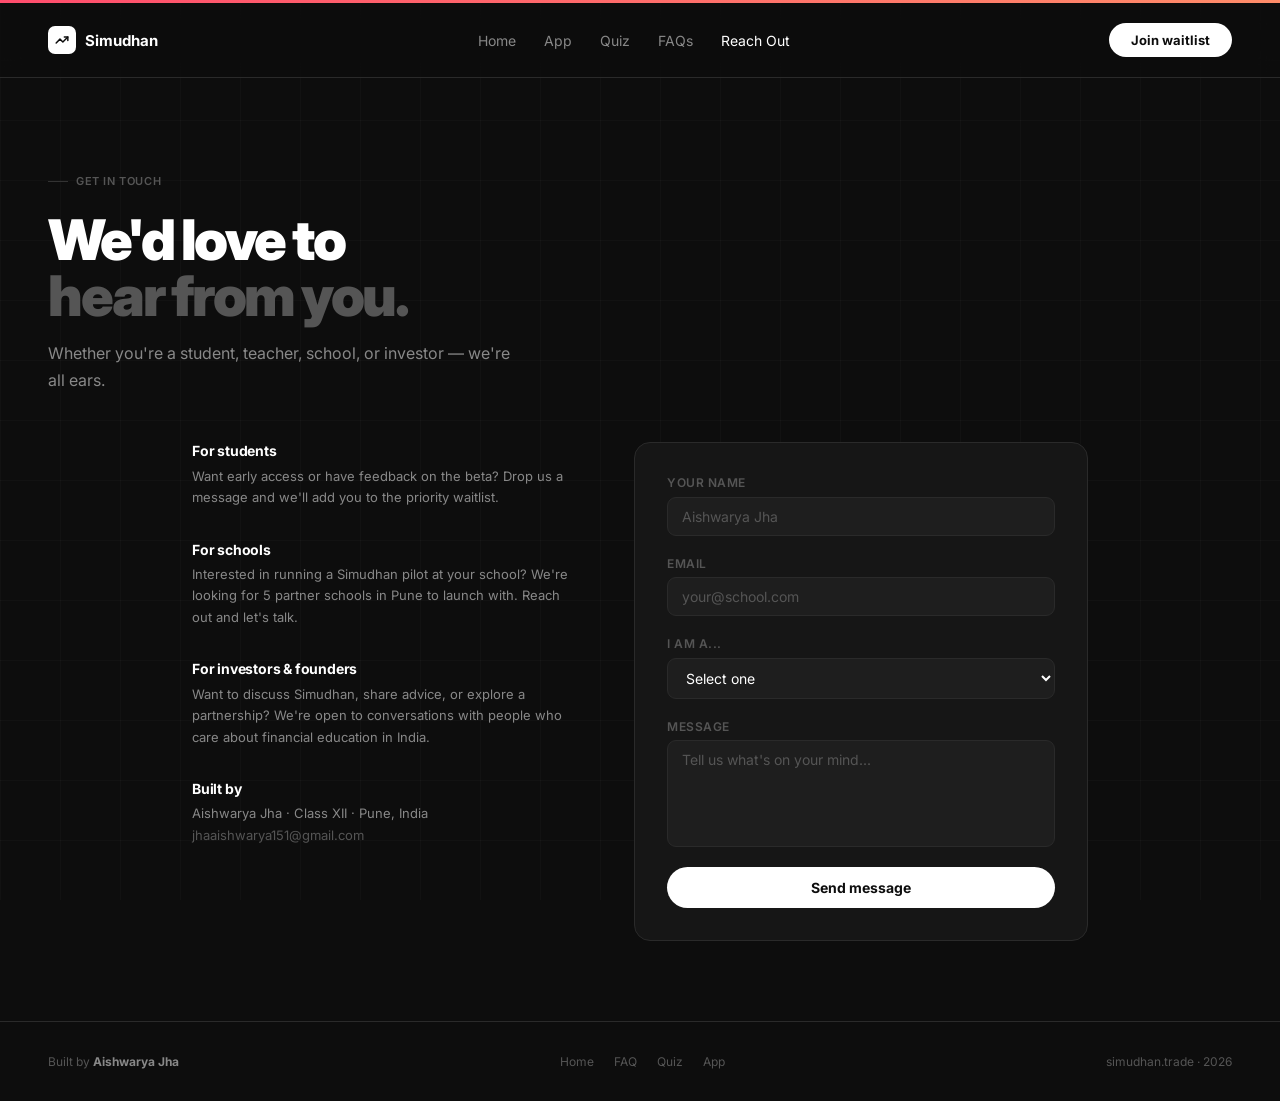
==== contact.html @ e8e995a0 "Add trade page with styles, HTML structure, and JavaScript functionality - Created style.css for glo" ====
<!DOCTYPE html>
<html lang="en">
<head>
  <meta charset="UTF-8">
  <meta name="viewport" content="width=device-width, initial-scale=1.0">
  <title>Contact — Simudhan</title>
  <link rel="stylesheet" href="shared.css">
  <link rel="stylesheet" href="contact.css">
</head>
<body>
<div class="top-bar"></div>
<div class="grid-bg"></div>

<nav>
  <div class="nav-logo" onclick="window.location='index.html'">
    <div class="nav-icon">
      <svg viewBox="0 0 24 24"><polyline points="22 7 13.5 15.5 8.5 10.5 2 17"/><polyline points="16 7 22 7 22 13"/></svg>
    </div>
    <span class="nav-name">Simudhan</span>
  </div>
  <div class="nav-links">
     <span onclick="window.location='index.html'">Home</span>
      <span onclick="window.location='trade.html'">App</span>
      <span onclick="window.location='quiz.html'">Quiz</span>
      <span onclick="window.location='faq.html'">FAQs</span>
      <a href="contact.html" class="active">Reach Out</a>
  </div>
  <a href="index.html#waitlist" class="nav-cta">Join waitlist</a>
</nav>

<div class="page-hero">
  <div class="eyebrow"><div class="eyebrow-line"></div><span>Get in touch</span></div>
  <h1>We'd love to<br><span class="dim">hear from you.</span></h1>
  <p class="page-sub">Whether you're a student, teacher, school, or investor — we're all ears.</p>
</div>

<div class="contact-wrap">
  <div class="contact-grid">
    <div class="contact-info">
      <div class="info-block fade-up">
        <div class="info-title">For students</div>
        <div class="info-desc">Want early access or have feedback on the beta? Drop us a message and we'll add you to the priority waitlist.</div>
      </div>
      <div class="info-block fade-up">
        <div class="info-title">For schools</div>
        <div class="info-desc">Interested in running a Simudhan pilot at your school? We're looking for 5 partner schools in Pune to launch with. Reach out and let's talk.</div>
      </div>
      <div class="info-block fade-up">
        <div class="info-title">For investors & founders</div>
        <div class="info-desc">Want to discuss Simudhan, share advice, or explore a partnership? We're open to conversations with people who care about financial education in India.</div>
      </div>
      <div class="info-block fade-up">
        <div class="info-title">Built by</div>
        <div class="info-desc">Aishwarya Jha · Class XII · Pune, India<br><span style="color:var(--gray2)">jhaaishwarya151@gmail.com</span></div>
      </div>
    </div>

    <div class="contact-form fade-up">
      <div class="form-group">
        <label>Your name</label>
        <input type="text" id="cName" placeholder="Aishwarya Jha" />
      </div>
      <div class="form-group">
        <label>Email</label>
        <input type="email" id="cEmail" placeholder="your@school.com" />
      </div>
      <div class="form-group">
        <label>I am a...</label>
        <select id="cType">
          <option value="">Select one</option>
          <option>Student</option>
          <option>Teacher / School</option>
          <option>Parent</option>
          <option>Investor / Founder</option>
          <option>Just curious</option>
        </select>
      </div>
      <div class="form-group">
        <label>Message</label>
        <textarea id="cMsg" placeholder="Tell us what's on your mind..." rows="5"></textarea>
      </div>
      <button onclick="submitForm()">Send message</button>
      <div class="form-success" id="formSuccess">Message sent! We'll get back to you soon.</div>
    </div>
  </div>
</div>

<footer>
  <span>Built by <strong>Aishwarya Jha</strong></span>
  <div class="footer-links">
    <a href="index.html">Home</a>
    <a href="FAQ.html">FAQ</a>
    <a href="quiz.html">Quiz</a>
    <a href="trade.html">App</a>
  </div>
  <span>simudhan.trade · 2026</span>
</footer>

<script>
function submitForm(){
  const name=document.getElementById('cName').value.trim();
  const email=document.getElementById('cEmail').value.trim();
  const msg=document.getElementById('cMsg').value.trim();
  if(!name||!email||!msg) return;
  document.getElementById('cName').value='';
  document.getElementById('cEmail').value='';
  document.getElementById('cMsg').value='';
  document.getElementById('formSuccess').style.display='block';
}
const obs=new IntersectionObserver(e=>e.forEach(x=>{if(x.isIntersecting)x.target.classList.add('visible')}),{threshold:.1});
document.querySelectorAll('.fade-up').forEach(el=>obs.observe(el));
</script>
</body>
</html>
---- shared.css ----
@import url('https://fonts.googleapis.com/css2?family=Inter:wght@300;400;500;600;700;800;900&display=swap');
*{box-sizing:border-box;margin:0;padding:0}
:root{
  --bg:#0d0d0d;--bg2:#161616;--bg3:#1e1e1e;
  --border:#2a2a2a;--border2:#333333;
  --white:#ffffff;--gray:#888888;--gray2:#555555;--gray3:#333333;
  --green:#4ade80;--red:#f87171;--pink:#ff4d6d;
}
body{font-family:'Inter',sans-serif;background:var(--bg);color:var(--white);-webkit-font-smoothing:antialiased;overflow-x:hidden}
.top-bar{height:3px;background:linear-gradient(90deg,#ff4d6d,#ff8c69,#ff4d6d);background-size:200%;animation:shimmer 3s linear infinite;position:relative;z-index:100}
@keyframes shimmer{0%{background-position:0%}100%{background-position:200%}}
.grid-bg{position:fixed;inset:0;background-image:linear-gradient(rgba(255,255,255,.025) 1px,transparent 1px),linear-gradient(90deg,rgba(255,255,255,.025) 1px,transparent 1px);background-size:60px 60px;pointer-events:none;z-index:0}
nav{position:sticky;top:0;z-index:50;display:flex;align-items:center;justify-content:space-between;padding:1.25rem 3rem;border-bottom:1px solid var(--border);background:rgba(13,13,13,.85);backdrop-filter:blur(12px)}
.nav-logo{display:flex;align-items:center;gap:9px;cursor:pointer}
.nav-icon{width:28px;height:28px;background:var(--white);border-radius:7px;display:flex;align-items:center;justify-content:center}
.nav-icon svg{width:14px;height:14px;fill:none;stroke:#0d0d0d;stroke-width:2.5;stroke-linecap:round;stroke-linejoin:round}
.nav-name{font-size:15px;font-weight:700;color:var(--white)}
.nav-links{display:flex;gap:28px;font-size:14px;color:var(--gray);cursor:pointer}
.nav-links a{color:var(--gray);text-decoration:none;transition:color .15s}
.nav-links a:hover,.nav-links a.active{color:var(--white)}
.nav-cta{background:var(--white);color:#0d0d0d;border:none;border-radius:99px;padding:9px 22px;font-size:13px;font-weight:700;cursor:pointer;font-family:inherit;transition:opacity .15s;text-decoration:none}
.nav-cta:hover{opacity:.85}
footer{position:relative;z-index:1;padding:2rem 3rem;border-top:1px solid var(--border);display:flex;align-items:center;justify-content:space-between;font-size:12px;color:var(--gray2)}
footer strong{color:var(--gray)}
.footer-links{display:flex;gap:20px;font-size:12px;color:var(--gray2)}
.footer-links a{color:var(--gray2);text-decoration:none}
.footer-links a:hover{color:var(--white)}
.page-hero{position:relative;z-index:1;padding:6rem 3rem 3rem;max-width:760px}
.eyebrow{display:flex;align-items:center;gap:8px;margin-bottom:1.5rem}
.eyebrow-line{width:20px;height:1px;background:var(--gray3)}
.eyebrow span{font-size:11px;color:var(--gray2);font-weight:600;letter-spacing:.6px;text-transform:uppercase}
h1{font-size:56px;font-weight:900;line-height:1.0;letter-spacing:-2.5px;margin-bottom:1rem;color:var(--white)}
.dim{color:var(--gray2)}
.page-sub{font-size:16px;color:var(--gray);line-height:1.7;max-width:480px}
.fade-up{opacity:0;transform:translateY(20px);transition:opacity .6s ease,transform .6s ease}
.fade-up.visible{opacity:1;transform:translateY(0)}
@media(max-width:640px){nav{padding:1rem 1.5rem}.nav-links{display:none}h1{font-size:38px;letter-spacing:-1.5px}.page-hero{padding:4rem 1.5rem 2rem}footer{flex-direction:column;gap:1rem;text-align:center}}
---- contact.css ----
.contact-wrap{max-width:960px;margin:0 auto;padding:0 2rem 5rem;position:relative;z-index:1}
.contact-grid{display:grid;grid-template-columns:1fr 1.2fr;gap:4rem;align-items:start}
.contact-info{display:flex;flex-direction:column;gap:2rem}
.info-block{
.info-title{font-size:14px;font-weight:700;color:var(--white);margin-bottom:.4rem;letter-spacing:-.2px}
.info-desc{font-size:13px;color:var(--gray);line-height:1.65} }
.contact-form{background:var(--bg2);border:1px solid var(--border);border-radius:16px;padding:2rem;display:flex;flex-direction:column;gap:1.25rem}
.form-group{display:flex;flex-direction:column;gap:.4rem}
.form-group label{font-size:12px;font-weight:600;color:var(--gray2);text-transform:uppercase;letter-spacing:.5px}
.form-group input,.form-group select,.form-group textarea{background:var(--bg3);border:1px solid var(--border);border-radius:9px;padding:10px 14px;font-size:14px;color:var(--white);font-family:inherit;outline:none;transition:border-color .15s;resize:none}
.form-group input::placeholder,.form-group textarea::placeholder{color:var(--gray2)}
.form-group select option{background:var(--bg3)}
.form-group input:focus,.form-group select:focus,.form-group textarea:focus{border-color:var(--border2)}
.contact-form button{background:var(--white);color:#0d0d0d;border:none;border-radius:99px;padding:12px;font-size:14px;font-weight:700;cursor:pointer;font-family:inherit;transition:opacity .15s;width:100%}
.contact-form button:hover{opacity:.85}
.form-success{display:none;font-size:13px;color:var(--green);font-weight:500;text-align:center;padding:.5rem}
@media(max-width:640px){.contact-grid{grid-template-columns:1fr;gap:2rem}}
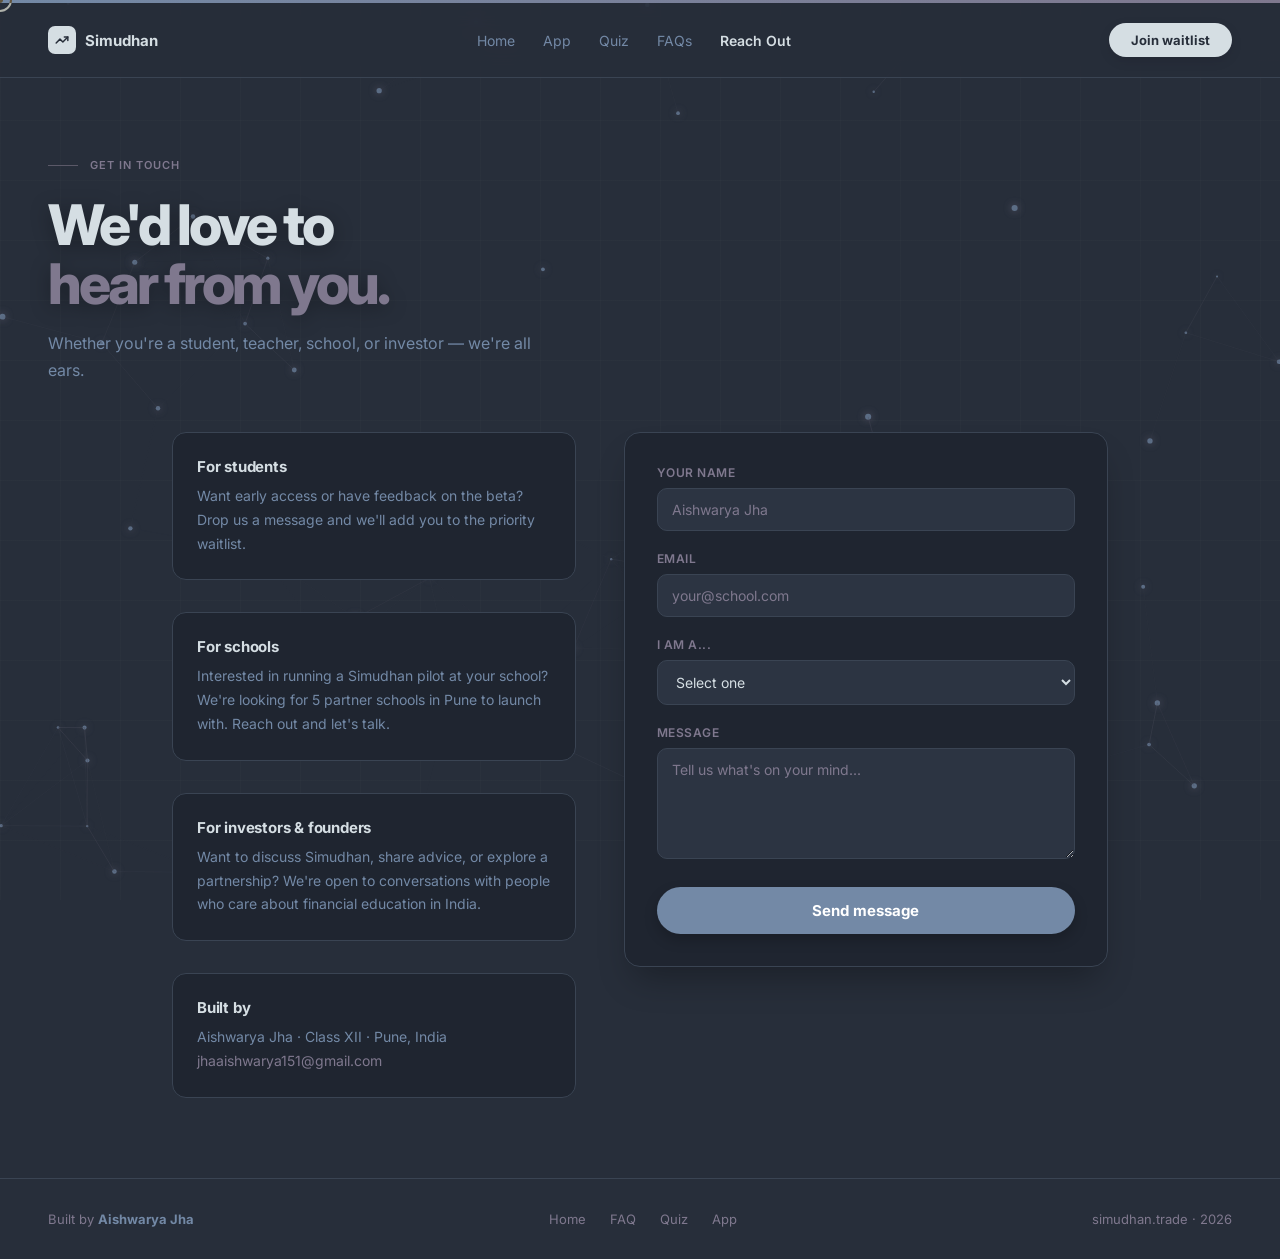
==== commit 615a9987: "Redesign: Colormind palette, particle background, custom cursor, all pages updated" ====
--- a/contact.html
+++ b/contact.html
@@ -4,111 +4,491 @@
   <meta charset="UTF-8">
   <meta name="viewport" content="width=device-width, initial-scale=1.0">
   <title>Contact — Simudhan</title>
-  <link rel="stylesheet" href="shared.css">
-  <link rel="stylesheet" href="contact.css">
+  <link href="https://fonts.googleapis.com/css2?family=Inter:wght@300;400;500;600;700;800;900&display=swap" rel="stylesheet">
+  <style>
+    /* ---------- COLORMIND PALETTE ---------- */
+    :root {
+      --bg-primary: #272E3A;
+      --bg-secondary: #1F2530;
+      --bg-tertiary: #2C3442;
+      --border-light: #3A4453;
+      --border-medium: #5B5968;
+      --text-primary: #D5DEE3;
+      --text-secondary: #7389A6;
+      --text-muted: #7F788E;
+      --accent: #7389A6;
+      --accent-glow: rgba(115, 137, 166, 0.25);
+      --green: #4ade80;
+      --red: #f87171;
+      --gradient-shimmer: linear-gradient(90deg, #7389A6, #7F788E, #5B5968, #7389A6);
+    }
+
+    * { margin: 0; padding: 0; box-sizing: border-box; }
+
+    body {
+      font-family: 'Inter', sans-serif;
+      background: var(--bg-primary);
+      color: var(--text-primary);
+      -webkit-font-smoothing: antialiased;
+      overflow-x: hidden;
+      cursor: none;
+    }
+
+    /* ---------- CUSTOM CURSOR ---------- */
+    .cursor {
+      width: 24px; height: 24px;
+      border: 2px solid var(--text-primary);
+      border-radius: 50%;
+      position: fixed;
+      pointer-events: none;
+      z-index: 9999;
+      mix-blend-mode: difference;
+      transition: transform 0.15s ease, width 0.2s, height 0.2s, background 0.2s;
+      transform: translate(-50%, -50%);
+    }
+    .cursor-dot {
+      width: 6px; height: 6px;
+      background: var(--text-primary);
+      border-radius: 50%;
+      position: fixed;
+      pointer-events: none;
+      z-index: 10000;
+      mix-blend-mode: difference;
+      transform: translate(-50%, -50%);
+      transition: opacity 0.2s;
+    }
+    .cursor.hover {
+      width: 54px; height: 54px;
+      background: rgba(213, 222, 227, 0.08);
+      border-color: var(--accent);
+      mix-blend-mode: normal;
+    }
+    .cursor-dot.hover { opacity: 0; }
+
+    /* ---------- PARTICLE BACKGROUND ---------- */
+    #particle-canvas {
+      position: fixed; top: 0; left: 0;
+      width: 100%; height: 100%;
+      z-index: 0;
+      pointer-events: none;
+      opacity: 0.7;
+    }
+
+    .grid-bg {
+      position: fixed; inset: 0;
+      background-image: 
+        linear-gradient(rgba(213,222,227,0.018) 1px, transparent 1px),
+        linear-gradient(90deg, rgba(213,222,227,0.018) 1px, transparent 1px);
+      background-size: 60px 60px;
+      pointer-events: none;
+      z-index: 1;
+    }
+
+    /* ---------- TOP BAR & NAV ---------- */
+    .top-bar {
+      height: 3px;
+      background: var(--gradient-shimmer);
+      background-size: 300% 100%;
+      animation: shimmer 4s linear infinite;
+      position: relative;
+      z-index: 100;
+    }
+    @keyframes shimmer { 0% { background-position: 0% 0; } 100% { background-position: 300% 0; } }
+
+    nav {
+      position: sticky; top: 0; z-index: 50;
+      display: flex; align-items: center; justify-content: space-between;
+      padding: 1.25rem 3rem;
+      border-bottom: 1px solid var(--border-light);
+      background: rgba(39, 46, 58, 0.8);
+      backdrop-filter: blur(12px);
+    }
+    .nav-logo { display: flex; align-items: center; gap: 9px; cursor: pointer; }
+    .nav-icon {
+      width: 28px; height: 28px; background: var(--text-primary);
+      border-radius: 7px; display: flex; align-items: center; justify-content: center;
+    }
+    .nav-icon svg { width: 14px; height: 14px; fill: none; stroke: var(--bg-primary); stroke-width: 2.5; stroke-linecap: round; stroke-linejoin: round; }
+    .nav-name { font-size: 15px; font-weight: 700; color: var(--text-primary); }
+    .nav-links { display: flex; gap: 28px; font-size: 14px; color: var(--text-secondary); align-items: center; }
+    .nav-links span, .nav-links a {
+      color: var(--text-secondary); text-decoration: none;
+      transition: color 0.2s, transform 0.2s; cursor: pointer;
+    }
+    .nav-links span:hover, .nav-links a:hover { color: var(--text-primary); transform: translateY(-1px); }
+    .nav-links a.active { color: var(--text-primary); font-weight: 600; }
+    .nav-cta {
+      background: var(--text-primary); color: var(--bg-primary);
+      border: none; border-radius: 99px; padding: 9px 22px;
+      font-size: 13px; font-weight: 700; cursor: pointer; text-decoration: none;
+      transition: all 0.2s; box-shadow: 0 4px 12px rgba(0,0,0,0.1);
+    }
+    .nav-cta:hover { background: var(--accent); color: white; transform: scale(1.02); }
+
+    /* ---------- PAGE HERO ---------- */
+    .page-hero {
+      position: relative; z-index: 2;
+      max-width: 800px; padding: 5rem 3rem 3rem;
+    }
+    .eyebrow {
+      display: flex; align-items: center; gap: 12px;
+      margin-bottom: 1.5rem;
+    }
+    .eyebrow-line {
+      width: 30px; height: 1px; background: var(--border-medium);
+    }
+    .eyebrow span {
+      font-size: 11px; font-weight: 600; letter-spacing: 1px;
+      text-transform: uppercase; color: var(--text-muted);
+    }
+    h1 {
+      font-size: 56px; font-weight: 800; line-height: 1.05;
+      letter-spacing: -3px; margin-bottom: 1rem;
+      color: var(--text-primary); text-shadow: 0 4px 20px rgba(0,0,0,0.3);
+    }
+    .dim { color: var(--text-muted); }
+    .page-sub {
+      font-size: 16px; color: var(--text-secondary);
+      line-height: 1.7; max-width: 500px;
+    }
+
+    /* ---------- CONTACT SECTION ---------- */
+    .contact-wrap {
+      max-width: 1000px; margin: 0 auto; padding: 0 2rem 5rem;
+      position: relative; z-index: 2;
+    }
+    .contact-grid {
+      display: grid; grid-template-columns: 1fr 1.2fr; gap: 3rem;
+      align-items: start;
+    }
+    .contact-info { display: flex; flex-direction: column; gap: 2rem; }
+    .info-block {
+      background: var(--bg-secondary); border: 1px solid var(--border-light);
+      border-radius: 14px; padding: 1.5rem;
+      transition: transform 0.2s, box-shadow 0.2s;
+    }
+    .info-block:hover {
+      transform: translateY(-4px);
+      box-shadow: 0 15px 30px -10px rgba(0,0,0,0.3);
+    }
+    .info-title {
+      font-size: 15px; font-weight: 700; color: var(--text-primary);
+      margin-bottom: 0.5rem; letter-spacing: -0.2px;
+    }
+    .info-desc {
+      font-size: 14px; color: var(--text-secondary); line-height: 1.7;
+    }
+    .info-desc span { color: var(--text-muted); }
+
+    /* Contact Form */
+    .contact-form {
+      background: var(--bg-secondary); border: 1px solid var(--border-light);
+      border-radius: 16px; padding: 2rem;
+      display: flex; flex-direction: column; gap: 1.25rem;
+      backdrop-filter: blur(8px); box-shadow: 0 20px 35px -10px rgba(0,0,0,0.3);
+    }
+    .form-group { display: flex; flex-direction: column; gap: 0.5rem; }
+    .form-group label {
+      font-size: 12px; font-weight: 600; color: var(--text-muted);
+      text-transform: uppercase; letter-spacing: 0.5px;
+    }
+    .form-group input,
+    .form-group select,
+    .form-group textarea {
+      background: var(--bg-tertiary); border: 1.5px solid var(--border-light);
+      border-radius: 10px; padding: 12px 14px;
+      font-size: 14px; color: var(--text-primary); font-family: inherit;
+      outline: none; transition: border-color 0.2s, box-shadow 0.2s;
+      resize: vertical;
+    }
+    .form-group input::placeholder,
+    .form-group textarea::placeholder {
+      color: var(--text-muted);
+    }
+    .form-group select option {
+      background: var(--bg-tertiary); color: var(--text-primary);
+    }
+    .form-group input:focus,
+    .form-group select:focus,
+    .form-group textarea:focus {
+      border-color: var(--accent);
+      box-shadow: 0 0 0 3px var(--accent-glow);
+    }
+    .contact-form button {
+      background: var(--accent); color: white;
+      border: none; border-radius: 99px; padding: 14px;
+      font-size: 15px; font-weight: 700; cursor: pointer;
+      font-family: inherit; transition: all 0.2s;
+      box-shadow: 0 6px 14px rgba(0,0,0,0.2);
+      margin-top: 0.5rem;
+    }
+    .contact-form button:hover {
+      background: var(--text-primary); color: var(--bg-primary);
+      transform: translateY(-2px);
+    }
+    .form-success {
+      display: none; font-size: 14px; color: var(--green);
+      font-weight: 500; text-align: center; padding: 0.5rem;
+    }
+
+    /* Footer */
+    footer {
+      position: relative; z-index: 2; padding: 2rem 3rem;
+      border-top: 1px solid var(--border-light);
+      display: flex; align-items: center; justify-content: space-between;
+      font-size: 13px; color: var(--text-muted);
+    }
+    footer strong { color: var(--text-secondary); }
+    .footer-links { display: flex; gap: 24px; }
+    .footer-links a {
+      color: var(--text-muted); text-decoration: none; transition: color 0.2s;
+    }
+    .footer-links a:hover { color: var(--text-primary); }
+
+    /* Fade-up animation */
+    .fade-up {
+      opacity: 0; transform: translateY(30px);
+      transition: opacity 0.7s cubic-bezier(0.23,1,0.32,1), transform 0.7s cubic-bezier(0.23,1,0.32,1);
+    }
+    .fade-up.visible { opacity: 1; transform: translateY(0); }
+
+    /* Magnetic effect */
+    .magnetic { transition: transform 0.2s cubic-bezier(0.23,1,0.32,1); }
+
+    /* Responsive */
+    @media (max-width: 640px) {
+      h1 { font-size: 42px; letter-spacing: -2px; }
+      nav { padding: 1rem 1.5rem; }
+      .nav-links { display: none; }
+      .page-hero { padding: 4rem 1.5rem 2rem; }
+      .contact-wrap { padding: 0 1.5rem 4rem; }
+      .contact-grid { grid-template-columns: 1fr; gap: 2rem; }
+    }
+  </style>
 </head>
 <body>
-<div class="top-bar"></div>
-<div class="grid-bg"></div>
-
-<nav>
-  <div class="nav-logo" onclick="window.location='index.html'">
-    <div class="nav-icon">
-      <svg viewBox="0 0 24 24"><polyline points="22 7 13.5 15.5 8.5 10.5 2 17"/><polyline points="16 7 22 7 22 13"/></svg>
+
+  <!-- Custom Cursor -->
+  <div class="cursor"></div>
+  <div class="cursor-dot"></div>
+
+  <!-- Particle Canvas -->
+  <canvas id="particle-canvas"></canvas>
+  <div class="grid-bg"></div>
+
+  <div class="top-bar"></div>
+
+  <nav>
+    <div class="nav-logo magnetic" onclick="window.location='index.html'">
+      <div class="nav-icon">
+        <svg viewBox="0 0 24 24"><polyline points="22 7 13.5 15.5 8.5 10.5 2 17"/><polyline points="16 7 22 7 22 13"/></svg>
+      </div>
+      <span class="nav-name">Simudhan</span>
     </div>
-    <span class="nav-name">Simudhan</span>
-  </div>
-  <div class="nav-links">
-     <span onclick="window.location='index.html'">Home</span>
+    <div class="nav-links">
+      <span onclick="window.location='index.html'">Home</span>
       <span onclick="window.location='trade.html'">App</span>
       <span onclick="window.location='quiz.html'">Quiz</span>
       <span onclick="window.location='faq.html'">FAQs</span>
       <a href="contact.html" class="active">Reach Out</a>
+    </div>
+    <a href="index.html#waitlist" class="nav-cta magnetic">Join waitlist</a>
+  </nav>
+
+  <div class="page-hero">
+    <div class="eyebrow"><div class="eyebrow-line"></div><span>Get in touch</span></div>
+    <h1>We'd love to<br><span class="dim">hear from you.</span></h1>
+    <p class="page-sub">Whether you're a student, teacher, school, or investor — we're all ears.</p>
   </div>
-  <a href="index.html#waitlist" class="nav-cta">Join waitlist</a>
-</nav>
-
-<div class="page-hero">
-  <div class="eyebrow"><div class="eyebrow-line"></div><span>Get in touch</span></div>
-  <h1>We'd love to<br><span class="dim">hear from you.</span></h1>
-  <p class="page-sub">Whether you're a student, teacher, school, or investor — we're all ears.</p>
-</div>
-
-<div class="contact-wrap">
-  <div class="contact-grid">
-    <div class="contact-info">
-      <div class="info-block fade-up">
-        <div class="info-title">For students</div>
-        <div class="info-desc">Want early access or have feedback on the beta? Drop us a message and we'll add you to the priority waitlist.</div>
+
+  <div class="contact-wrap">
+    <div class="contact-grid">
+      <div class="contact-info">
+        <div class="info-block fade-up">
+          <div class="info-title">For students</div>
+          <div class="info-desc">Want early access or have feedback on the beta? Drop us a message and we'll add you to the priority waitlist.</div>
+        </div>
+        <div class="info-block fade-up">
+          <div class="info-title">For schools</div>
+          <div class="info-desc">Interested in running a Simudhan pilot at your school? We're looking for 5 partner schools in Pune to launch with. Reach out and let's talk.</div>
+        </div>
+        <div class="info-block fade-up">
+          <div class="info-title">For investors & founders</div>
+          <div class="info-desc">Want to discuss Simudhan, share advice, or explore a partnership? We're open to conversations with people who care about financial education in India.</div>
+        </div>
+        <div class="info-block fade-up">
+          <div class="info-title">Built by</div>
+          <div class="info-desc">Aishwarya Jha · Class XII · Pune, India<br><span>jhaaishwarya151@gmail.com</span></div>
+        </div>
       </div>
-      <div class="info-block fade-up">
-        <div class="info-title">For schools</div>
-        <div class="info-desc">Interested in running a Simudhan pilot at your school? We're looking for 5 partner schools in Pune to launch with. Reach out and let's talk.</div>
-      </div>
-      <div class="info-block fade-up">
-        <div class="info-title">For investors & founders</div>
-        <div class="info-desc">Want to discuss Simudhan, share advice, or explore a partnership? We're open to conversations with people who care about financial education in India.</div>
-      </div>
-      <div class="info-block fade-up">
-        <div class="info-title">Built by</div>
-        <div class="info-desc">Aishwarya Jha · Class XII · Pune, India<br><span style="color:var(--gray2)">jhaaishwarya151@gmail.com</span></div>
+
+      <div class="contact-form fade-up">
+        <div class="form-group">
+          <label>Your name</label>
+          <input type="text" id="cName" placeholder="Aishwarya Jha" />
+        </div>
+        <div class="form-group">
+          <label>Email</label>
+          <input type="email" id="cEmail" placeholder="your@school.com" />
+        </div>
+        <div class="form-group">
+          <label>I am a...</label>
+          <select id="cType">
+            <option value="">Select one</option>
+            <option>Student</option>
+            <option>Teacher / School</option>
+            <option>Parent</option>
+            <option>Investor / Founder</option>
+            <option>Just curious</option>
+          </select>
+        </div>
+        <div class="form-group">
+          <label>Message</label>
+          <textarea id="cMsg" placeholder="Tell us what's on your mind..." rows="5"></textarea>
+        </div>
+        <button class="magnetic" onclick="submitForm()">Send message</button>
+        <div class="form-success" id="formSuccess">Message sent! We'll get back to you soon.</div>
       </div>
     </div>
-
-    <div class="contact-form fade-up">
-      <div class="form-group">
-        <label>Your name</label>
-        <input type="text" id="cName" placeholder="Aishwarya Jha" />
-      </div>
-      <div class="form-group">
-        <label>Email</label>
-        <input type="email" id="cEmail" placeholder="your@school.com" />
-      </div>
-      <div class="form-group">
-        <label>I am a...</label>
-        <select id="cType">
-          <option value="">Select one</option>
-          <option>Student</option>
-          <option>Teacher / School</option>
-          <option>Parent</option>
-          <option>Investor / Founder</option>
-          <option>Just curious</option>
-        </select>
-      </div>
-      <div class="form-group">
-        <label>Message</label>
-        <textarea id="cMsg" placeholder="Tell us what's on your mind..." rows="5"></textarea>
-      </div>
-      <button onclick="submitForm()">Send message</button>
-      <div class="form-success" id="formSuccess">Message sent! We'll get back to you soon.</div>
+  </div>
+
+  <footer>
+    <span>Built by <strong>Aishwarya Jha</strong></span>
+    <div class="footer-links">
+      <a href="index.html">Home</a>
+      <a href="faq.html">FAQ</a>
+      <a href="quiz.html">Quiz</a>
+      <a href="trade.html">App</a>
     </div>
-  </div>
-</div>
-
-<footer>
-  <span>Built by <strong>Aishwarya Jha</strong></span>
-  <div class="footer-links">
-    <a href="index.html">Home</a>
-    <a href="FAQ.html">FAQ</a>
-    <a href="quiz.html">Quiz</a>
-    <a href="trade.html">App</a>
-  </div>
-  <span>simudhan.trade · 2026</span>
-</footer>
-
-<script>
-function submitForm(){
-  const name=document.getElementById('cName').value.trim();
-  const email=document.getElementById('cEmail').value.trim();
-  const msg=document.getElementById('cMsg').value.trim();
-  if(!name||!email||!msg) return;
-  document.getElementById('cName').value='';
-  document.getElementById('cEmail').value='';
-  document.getElementById('cMsg').value='';
-  document.getElementById('formSuccess').style.display='block';
-}
-const obs=new IntersectionObserver(e=>e.forEach(x=>{if(x.isIntersecting)x.target.classList.add('visible')}),{threshold:.1});
-document.querySelectorAll('.fade-up').forEach(el=>obs.observe(el));
-</script>
+    <span>simudhan.trade · 2026</span>
+  </footer>
+
+  <script>
+    (function(){
+      "use strict";
+
+      // ---------- CUSTOM CURSOR & MAGNETIC ----------
+      const cursor = document.querySelector('.cursor');
+      const cursorDot = document.querySelector('.cursor-dot');
+      document.addEventListener('mousemove', (e) => {
+        cursor.style.left = e.clientX + 'px';
+        cursor.style.top = e.clientY + 'px';
+        cursorDot.style.left = e.clientX + 'px';
+        cursorDot.style.top = e.clientY + 'px';
+      });
+      const magnets = document.querySelectorAll('.magnetic');
+      magnets.forEach(el => {
+        el.addEventListener('mouseenter', () => { cursor.classList.add('hover'); cursorDot.classList.add('hover'); });
+        el.addEventListener('mouseleave', () => { cursor.classList.remove('hover'); cursorDot.classList.remove('hover'); });
+      });
+
+      // ---------- PARTICLE NETWORK ----------
+      const canvas = document.getElementById('particle-canvas');
+      const ctx = canvas.getContext('2d');
+      let width, height;
+      let particles = [];
+      const particleCount = 60;
+      const connectionDistance = 140;
+      let mouse = { x: null, y: null, radius: 100 };
+
+      function initCanvas() {
+        width = window.innerWidth;
+        height = window.innerHeight;
+        canvas.width = width;
+        canvas.height = height;
+        particles = [];
+        for (let i = 0; i < particleCount; i++) {
+          particles.push({
+            x: Math.random() * width,
+            y: Math.random() * height,
+            vx: (Math.random() - 0.5) * 0.6,
+            vy: (Math.random() - 0.5) * 0.6,
+            size: Math.random() * 2.2 + 1
+          });
+        }
+      }
+
+      function drawParticles() {
+        ctx.clearRect(0, 0, width, height);
+        particles.forEach(p => {
+          p.x += p.vx;
+          p.y += p.vy;
+          if (p.x < 0 || p.x > width) p.vx *= -1;
+          if (p.y < 0 || p.y > height) p.vy *= -1;
+          if (mouse.x && mouse.y) {
+            let dx = p.x - mouse.x;
+            let dy = p.y - mouse.y;
+            let dist = Math.sqrt(dx*dx + dy*dy);
+            if (dist < mouse.radius) {
+              let force = (mouse.radius - dist) / mouse.radius;
+              let angle = Math.atan2(dy, dx);
+              p.x += Math.cos(angle) * force * 5;
+              p.y += Math.sin(angle) * force * 5;
+            }
+          }
+          ctx.beginPath();
+          ctx.arc(p.x, p.y, p.size, 0, Math.PI*2);
+          ctx.fillStyle = '#7389A6';
+          ctx.shadowColor = '#7F788E';
+          ctx.shadowBlur = 8;
+          ctx.fill();
+        });
+        ctx.shadowBlur = 0;
+        ctx.strokeStyle = '#5B5968';
+        ctx.lineWidth = 0.5;
+        for (let i = 0; i < particles.length; i++) {
+          for (let j = i+1; j < particles.length; j++) {
+            let dx = particles[i].x - particles[j].x;
+            let dy = particles[i].y - particles[j].y;
+            let dist = Math.sqrt(dx*dx + dy*dy);
+            if (dist < connectionDistance) {
+              ctx.globalAlpha = 1 - dist/connectionDistance;
+              ctx.beginPath();
+              ctx.moveTo(particles[i].x, particles[i].y);
+              ctx.lineTo(particles[j].x, particles[j].y);
+              ctx.stroke();
+            }
+          }
+        }
+        ctx.globalAlpha = 1.0;
+        requestAnimationFrame(drawParticles);
+      }
+
+      window.addEventListener('resize', initCanvas);
+      document.addEventListener('mousemove', (e) => { mouse.x = e.clientX; mouse.y = e.clientY; });
+      document.addEventListener('mouseleave', () => { mouse.x = null; mouse.y = null; });
+      initCanvas();
+      drawParticles();
+
+      // ---------- FORM SUBMISSION ----------
+      window.submitForm = function() {
+        const name = document.getElementById('cName').value.trim();
+        const email = document.getElementById('cEmail').value.trim();
+        const msg = document.getElementById('cMsg').value.trim();
+        if (!name || !email || !msg) {
+          alert('Please fill in all required fields.');
+          return;
+        }
+        // Clear form
+        document.getElementById('cName').value = '';
+        document.getElementById('cEmail').value = '';
+        document.getElementById('cMsg').value = '';
+        document.getElementById('cType').value = '';
+        // Show success message
+        const successEl = document.getElementById('formSuccess');
+        successEl.style.display = 'block';
+        setTimeout(() => { successEl.style.display = 'none'; }, 5000);
+      };
+
+      // ---------- FADE-UP OBSERVER ----------
+      const observer = new IntersectionObserver((entries) => {
+        entries.forEach(entry => {
+          if (entry.isIntersecting) entry.target.classList.add('visible');
+        });
+      }, { threshold: 0.1 });
+      document.querySelectorAll('.fade-up').forEach(el => observer.observe(el));
+
+    })();
+  </script>
 </body>
 </html>
